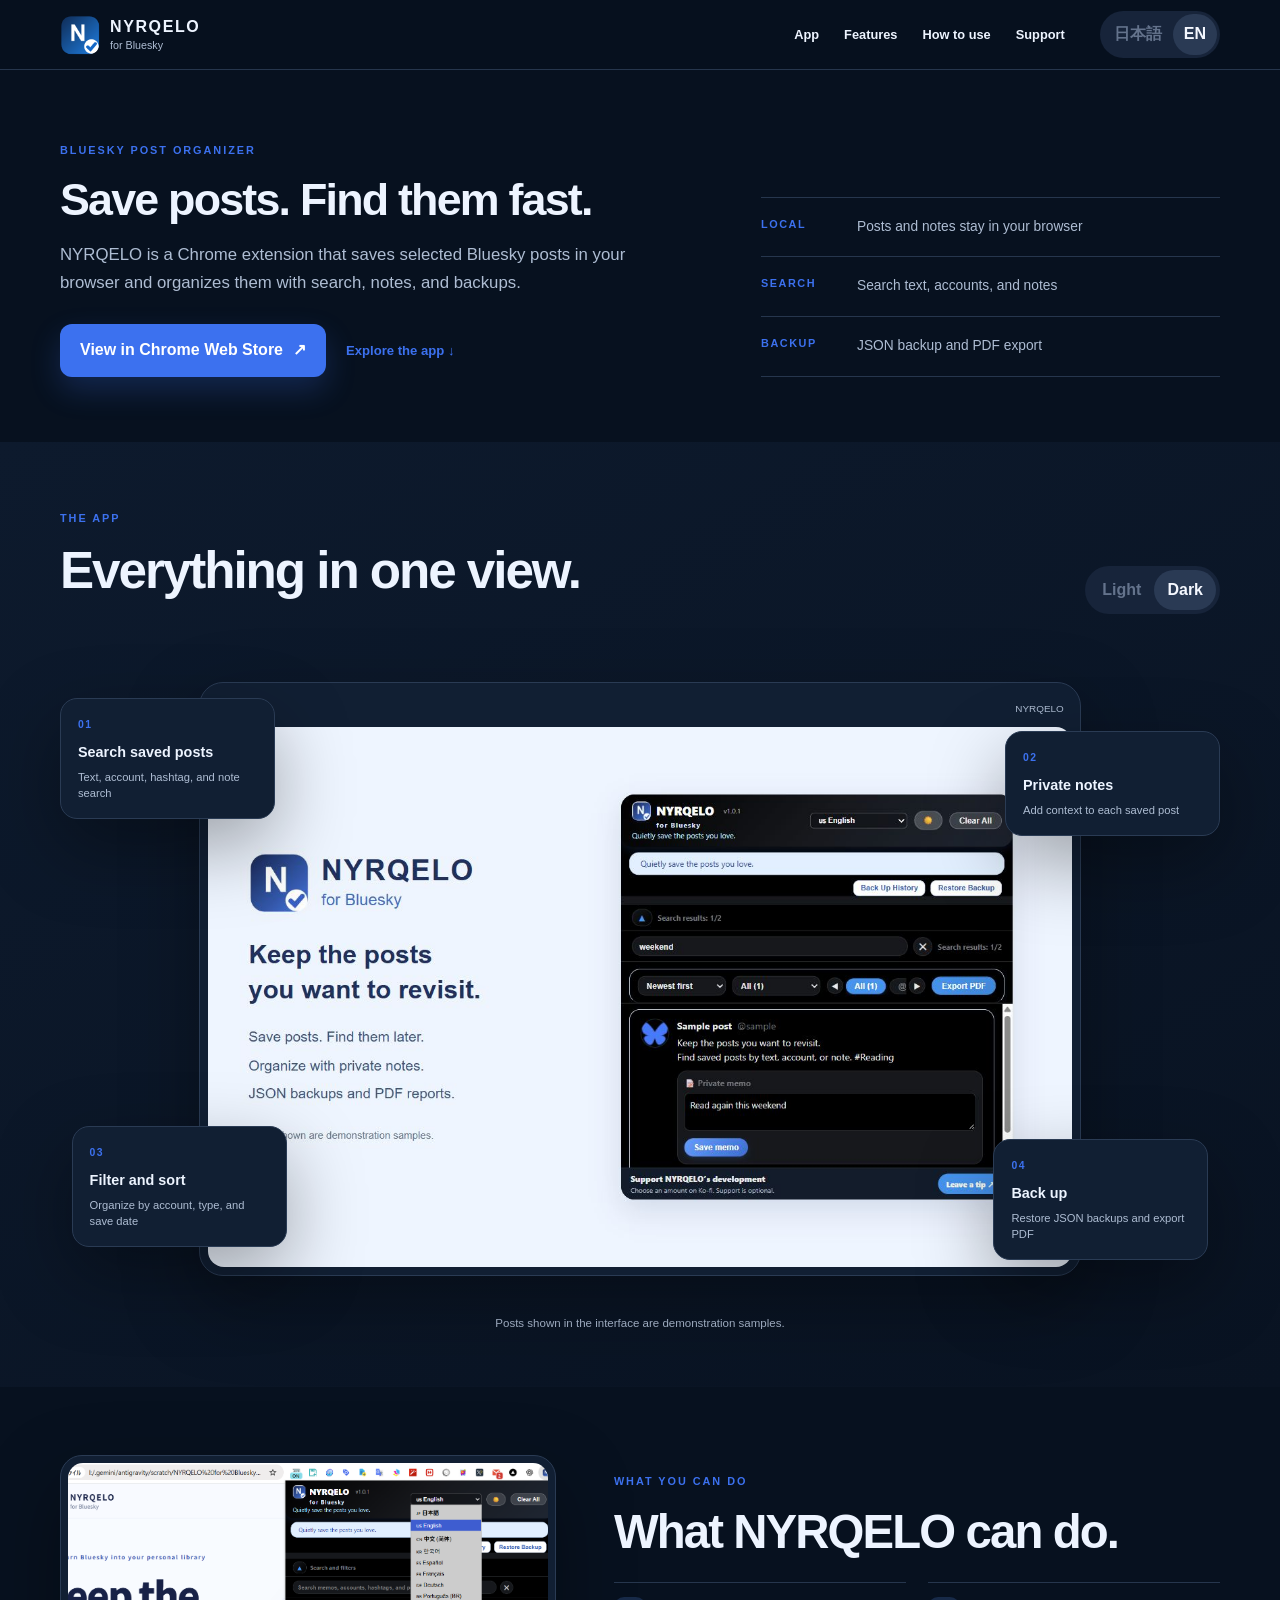
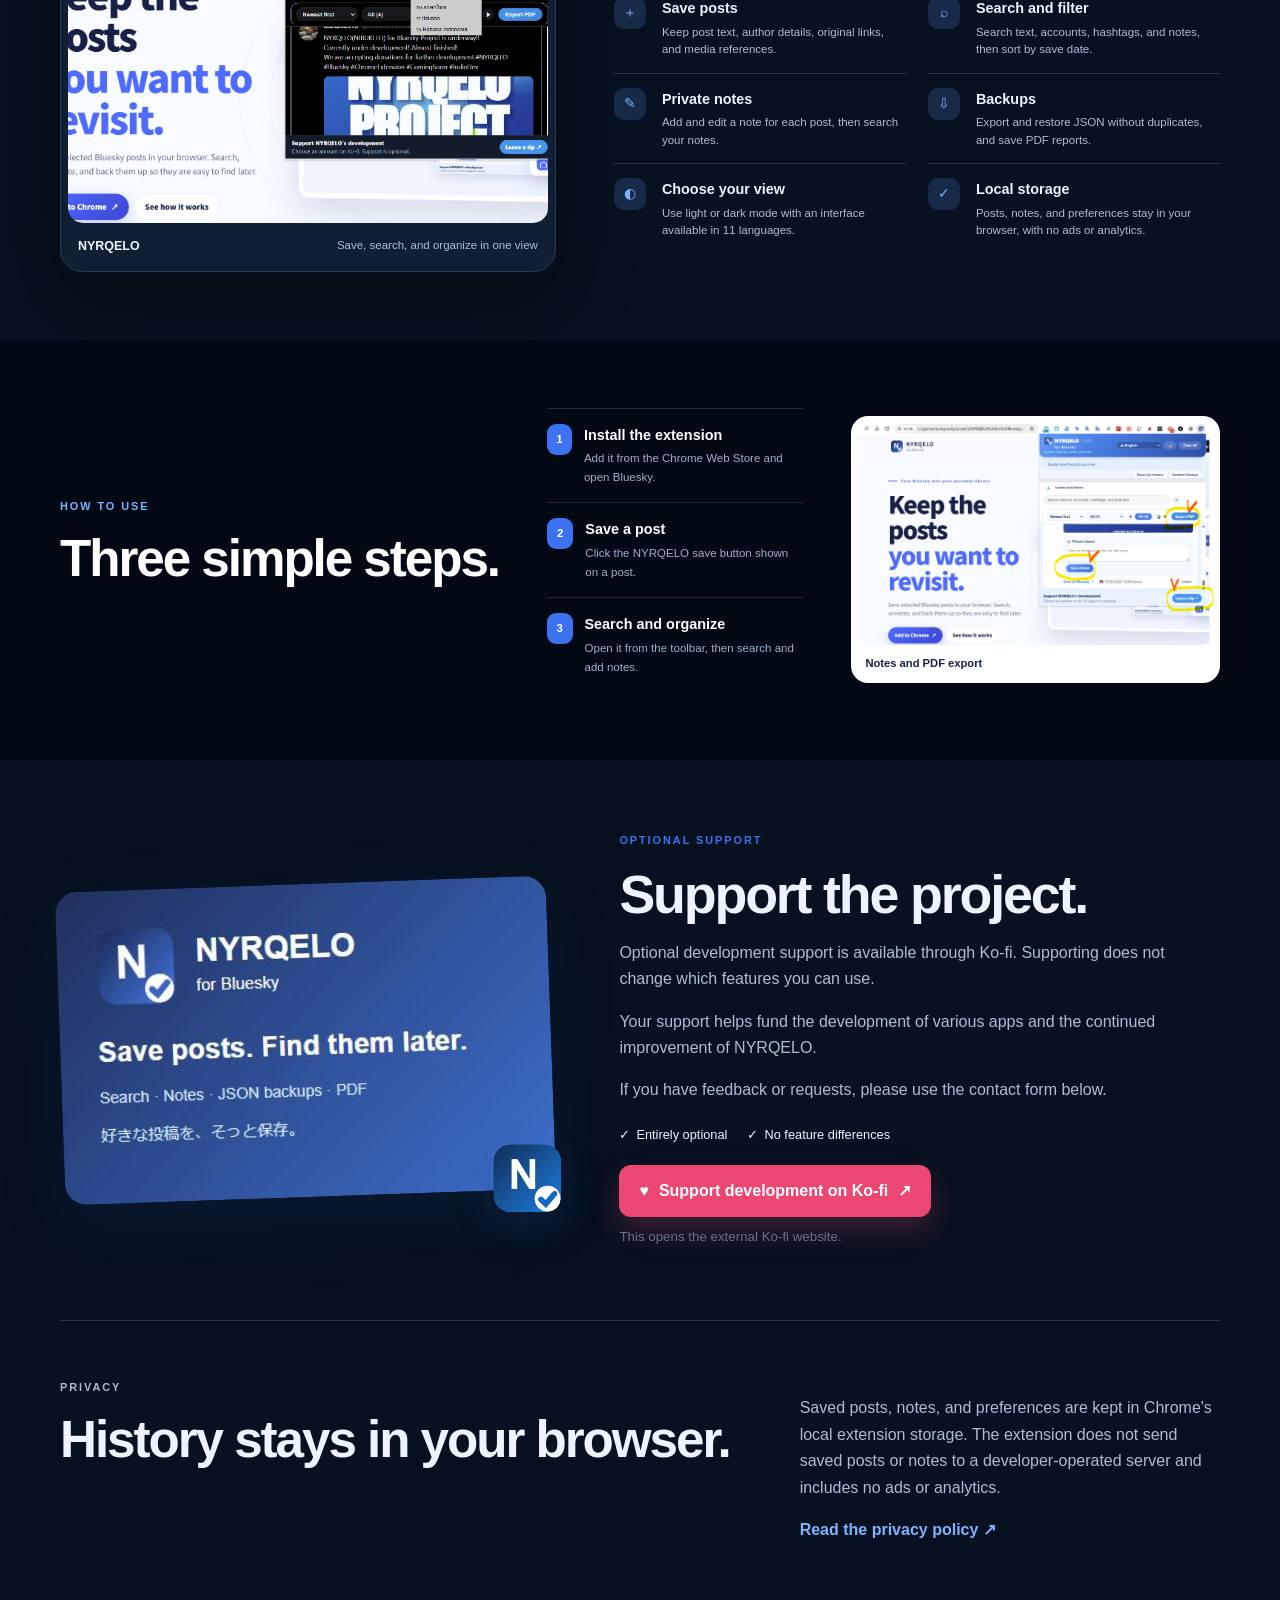
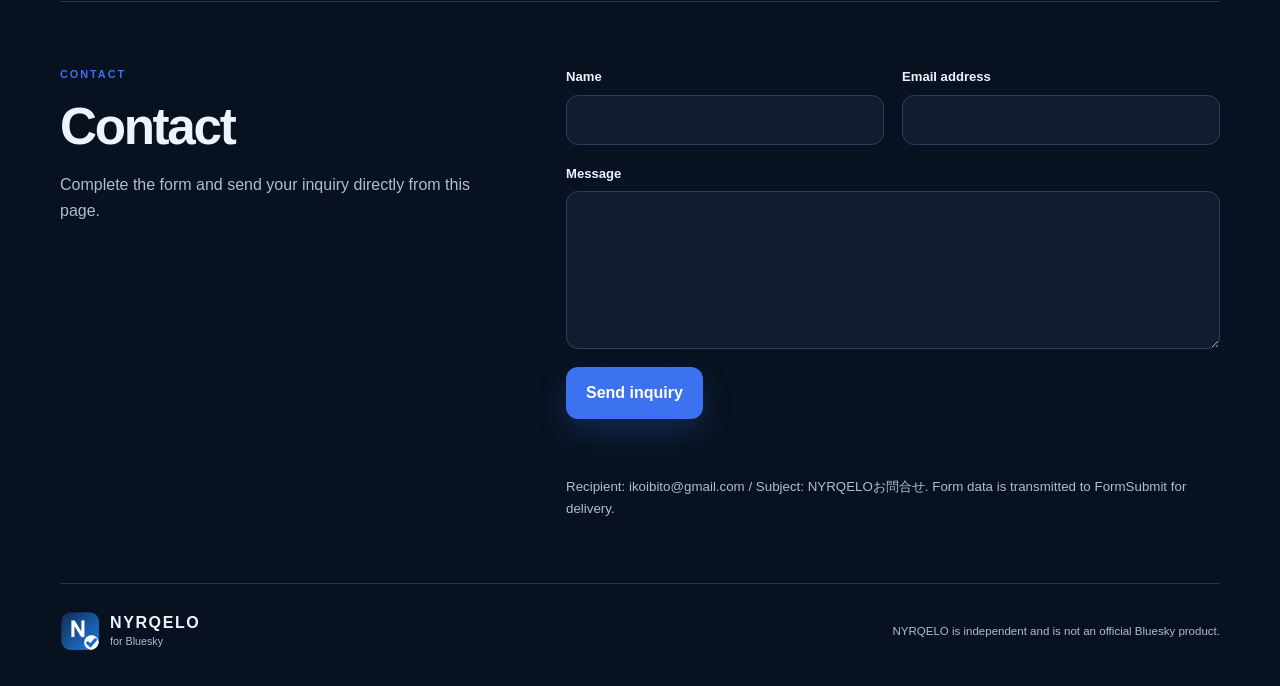
==== site/index.html @ 7dbf4f5b "NYRQELOランディングページのプレビュー版を追加" ====
<!doctype html>
<html lang="en" data-theme="dark">
<head>
  <meta charset="utf-8">
  <meta name="viewport" content="width=device-width,initial-scale=1">
  <meta name="description" content="NYRQELO for Bluesky — Blueskyの投稿を保存、検索、整理できるChrome拡張機能。">
  <title>NYRQELO for Bluesky｜好きな投稿を、そっと保存。</title>
  <link rel="icon" href="assets/icon128.png">
  <link rel="stylesheet" href="design-v3.css">
  <link rel="stylesheet" href="features-v1-1.css">
  <link rel="stylesheet" href="single-line-headings.css">
  <link rel="stylesheet" href="dark-theme.css?rev=20261004-1">
  <link rel="stylesheet" href="contact.css?rev=20261004-1">
</head>
<body>
  <header class="topbar">
    <a class="brand" href="#top" aria-label="NYRQELO for Bluesky ホーム">
      <img src="assets/icon128.png" alt="">
      <span><b>NYRQELO</b><small>for Bluesky</small></span>
    </a>
    <nav aria-label="メインナビゲーション">
      <a href="#app" data-ja="アプリ画面" data-en="App">アプリ画面</a>
      <a href="#features" data-ja="機能" data-en="Features">機能</a>
      <a href="#how" data-ja="使い方" data-en="How to use">使い方</a>
      <a href="#support" data-ja="開発支援" data-en="Support">開発支援</a>
    </nav>
    <div class="language" role="group" aria-label="Language">
      <button type="button" data-lang="ja" aria-pressed="false">日本語</button>
      <button class="active" type="button" data-lang="en" aria-pressed="true">EN</button>
    </div>
  </header>

  <main id="top">
    <section class="intro wrap">
      <div class="intro-copy">
        <p class="overline">BLUESKY POST ORGANIZER</p>
        <h1 data-ja="保存した投稿を、すぐ見つける。" data-en="Save posts. Find them fast.">保存した投稿を、すぐ見つける。</h1>
        <p data-ja="NYRQELOは、Blueskyの投稿をブラウザー内に保存し、検索・メモ・バックアップで整理できるChrome拡張機能です。" data-en="NYRQELO is a Chrome extension that saves selected Bluesky posts in your browser and organizes them with search, notes, and backups.">NYRQELOは、Blueskyの投稿をブラウザー内に保存し、検索・メモ・バックアップで整理できるChrome拡張機能です。</p>
        <div class="intro-actions">
          <a class="store-button" data-store-link href="https://chromewebstore.google.com/detail/inamkdcoefaflmniegmelinbdoelckhn?authuser=0&amp;hl=ja" target="_blank" rel="noopener noreferrer"><span data-ja="Chrome ウェブストアで見る" data-en="View in Chrome Web Store">Chrome ウェブストアで見る</span><i>↗</i></a>
          <a class="text-link" href="#app" data-ja="画面を見る ↓" data-en="Explore the app ↓">画面を見る ↓</a>
        </div>
      </div>
      <aside class="intro-summary">
        <div><b>LOCAL</b><span data-ja="投稿とメモをブラウザー内に保存" data-en="Posts and notes stay in your browser">投稿とメモをブラウザー内に保存</span></div>
        <div><b>SEARCH</b><span data-ja="本文・アカウント・メモを検索" data-en="Search text, accounts, and notes">本文・アカウント・メモを検索</span></div>
        <div><b>BACKUP</b><span data-ja="JSONバックアップとPDF保存" data-en="JSON backup and PDF export">JSONバックアップとPDF保存</span></div>
      </aside>
    </section>

    <section id="app" class="app-stage">
      <div class="stage-head wrap">
        <div><p class="overline">THE APP</p><h2 data-ja="必要な操作を、一画面で。" data-en="Everything in one view.">必要な操作を、一画面で。</h2></div>
        <div class="view-switch" role="group" aria-label="Theme preview">
          <button type="button" data-view="light" data-ja="ライト" data-en="Light" aria-pressed="false">ライト</button>
          <button class="active" type="button" data-view="dark" data-ja="ダーク" data-en="Dark" aria-pressed="true">ダーク</button>
        </div>
      </div>
      <div class="app-canvas wrap">
        <article class="callout callout-one"><span>01</span><b data-ja="投稿を横断検索" data-en="Search saved posts">投稿を横断検索</b><small data-ja="本文、アカウント、ハッシュタグ、メモに対応" data-en="Text, account, hashtag, and note search">本文、アカウント、ハッシュタグ、メモに対応</small></article>
        <article class="callout callout-two"><span>02</span><b data-ja="自分用メモ" data-en="Private notes">自分用メモ</b><small data-ja="投稿ごとに書き残して、あとから検索" data-en="Add context to each saved post">投稿ごとに書き残して、あとから検索</small></article>
        <div class="app-window">
          <div class="window-top"><span></span><span></span><span></span><small>NYRQELO</small></div>
          <img data-app-image src="assets/screenshot-en-dark.png" alt="NYRQELO dark view in English">
        </div>
        <article class="callout callout-three"><span>03</span><b data-ja="絞り込みと並び替え" data-en="Filter and sort">絞り込みと並び替え</b><small data-ja="アカウント、種類、保存日時で整理" data-en="Organize by account, type, and save date">アカウント、種類、保存日時で整理</small></article>
        <article class="callout callout-four"><span>04</span><b data-ja="バックアップ" data-en="Back up">バックアップ</b><small data-ja="JSONで保存・復元、印刷画面からPDF保存" data-en="Restore JSON backups and export PDF">JSONで保存・復元、印刷画面からPDF保存</small></article>
      </div>
      <p class="sample-note wrap" data-ja="画面内の投稿は説明用のサンプルです。" data-en="Posts shown in the interface are demonstration samples.">画面内の投稿は説明用のサンプルです。</p>
    </section>

    <section id="features" class="capabilities wrap">
      <div class="capability-visual">
        <img src="assets/002NYRQEQLO.png" alt="NYRQELOの保存履歴と言語選択画面">
        <div><b>NYRQELO</b><span data-ja="保存・検索・整理を一つの画面で" data-en="Save, search, and organize in one view">保存・検索・整理を一つの画面で</span></div>
      </div>
      <div class="capability-copy">
        <p class="overline">WHAT YOU CAN DO</p>
        <h2 data-ja="NYRQELOでできること。" data-en="What NYRQELO can do.">NYRQELOでできること。</h2>
        <div class="capability-grid">
          <article><i>＋</i><div><h3 data-ja="投稿を保存" data-en="Save posts">投稿を保存</h3><p data-ja="本文、投稿者情報、元投稿リンク、画像や動画の参照情報を保存。" data-en="Keep post text, author details, original links, and media references.">本文、投稿者情報、元投稿リンク、画像や動画の参照情報を保存。</p></div></article>
          <article><i>⌕</i><div><h3 data-ja="検索・絞り込み" data-en="Search and filter">検索・絞り込み</h3><p data-ja="本文、アカウント、ハッシュタグ、メモから検索。保存日時でも整理。" data-en="Search text, accounts, hashtags, and notes, then sort by save date.">本文、アカウント、ハッシュタグ、メモから検索。保存日時でも整理。</p></div></article>
          <article><i>✎</i><div><h3 data-ja="自分用メモ" data-en="Private notes">自分用メモ</h3><p data-ja="投稿ごとにメモを追加・編集し、メモの内容から再検索。" data-en="Add and edit a note for each post, then search your notes.">投稿ごとにメモを追加・編集し、メモの内容から再検索。</p></div></article>
          <article><i>⇩</i><div><h3 data-ja="バックアップ" data-en="Backups">バックアップ</h3><p data-ja="JSONで保存・復元。重複を除外し、印刷画面からPDF保存。" data-en="Export and restore JSON without duplicates, and save PDF reports.">JSONで保存・復元。重複を除外し、印刷画面からPDF保存。</p></div></article>
          <article><i>◐</i><div><h3 data-ja="表示を選択" data-en="Choose your view">表示を選択</h3><p data-ja="ライト／ダークテーマと、日本語・英語を含む11言語に対応。" data-en="Use light or dark mode with an interface available in 11 languages.">ライト／ダークテーマと、日本語・英語を含む11言語に対応。</p></div></article>
          <article><i>✓</i><div><h3 data-ja="ローカル保存" data-en="Local storage">ローカル保存</h3><p data-ja="投稿、メモ、設定をブラウザー内に保存。広告・アクセス解析なし。" data-en="Posts, notes, and preferences stay in your browser, with no ads or analytics.">投稿、メモ、設定をブラウザー内に保存。広告・アクセス解析なし。</p></div></article>
        </div>
      </div>
    </section>

    <section id="how" class="workflow">
      <div class="wrap workflow-grid">
        <div class="workflow-title"><p class="overline">HOW TO USE</p><h2 data-ja="使い方は3ステップ。" data-en="Three simple steps.">使い方は3ステップ。</h2></div>
        <ol>
          <li><b>1</b><span><strong data-ja="拡張機能を追加" data-en="Install the extension">拡張機能を追加</strong><small data-ja="Chrome ウェブストアから追加してBlueskyを開きます。" data-en="Add it from the Chrome Web Store and open Bluesky.">Chrome ウェブストアから追加してBlueskyを開きます。</small></span></li>
          <li><b>2</b><span><strong data-ja="投稿を保存" data-en="Save a post">投稿を保存</strong><small data-ja="投稿に表示されるNYRQELOの保存ボタンを押します。" data-en="Click the NYRQELO save button shown on a post.">投稿に表示されるNYRQELOの保存ボタンを押します。</small></span></li>
          <li><b>3</b><span><strong data-ja="検索・整理" data-en="Search and organize">検索・整理</strong><small data-ja="ツールバーから開いて、検索やメモで整理します。" data-en="Open it from the toolbar, then search and add notes.">ツールバーから開いて、検索やメモで整理します。</small></span></li>
        </ol>
        <div class="workflow-image"><img src="assets/003NYRQEQLO.png" alt="NYRQELOのメモ保存とPDF出力の操作説明画像"><span data-ja="メモ保存とPDF出力" data-en="Notes and PDF export">メモ保存とPDF出力</span></div>
      </div>
    </section>

    <section id="support" class="support wrap">
      <div class="support-image"><img src="assets/promo-bilingual.png" alt="NYRQELO for Bluesky プロモーション画像"><img src="assets/icon128.png" alt=""></div>
      <div class="support-copy">
        <p class="overline">OPTIONAL SUPPORT</p>
        <h2 data-ja="便利なら、開発を応援。" data-en="Support the project.">便利なら、開発を応援。</h2>
        <p data-ja="Ko-fiを通じた任意の開発支援を受け付けています。支援の有無によって、利用できる機能は変わりません。" data-en="Optional development support is available through Ko-fi. Supporting does not change which features you can use.">Ko-fiを通じた任意の開発支援を受け付けています。支援の有無によって、利用できる機能は変わりません。</p>
        <p data-ja="いただいたご支援は、さまざまなアプリの開発と、NYRQELOをさらに進化させるために活用します。" data-en="Your support helps fund the development of various apps and the continued improvement of NYRQELO.">いただいたご支援は、さまざまなアプリの開発と、NYRQELOをさらに進化させるために活用します。</p>
        <p class="support-feedback" data-ja="ご意見・ご要望があれば、下のお問い合わせフォームからお知らせください。" data-en="If you have feedback or requests, please use the contact form below.">ご意見・ご要望があれば、下のお問い合わせフォームからお知らせください。</p>
        <div class="support-facts"><span>✓ <i data-ja="支援は任意" data-en="Entirely optional">支援は任意</i></span><span>✓ <i data-ja="機能差なし" data-en="No feature differences">機能差なし</i></span></div>
        <a class="donate" href="https://ko-fi.com/ikoibito" target="_blank" rel="noopener noreferrer"><span>♥</span><b data-ja="Ko-fiで開発を応援する" data-en="Support development on Ko-fi">Ko-fiで開発を応援する</b><i>↗</i></a>
        <small data-ja="外部サイトKo-fiが開きます。" data-en="This opens the external Ko-fi website.">外部サイトKo-fiが開きます。</small>
      </div>
    </section>

    <section id="privacy" class="privacy wrap">
      <div><p class="overline">PRIVACY</p><h2 data-ja="履歴はブラウザー内に保存。" data-en="History stays in your browser.">履歴はブラウザー内に保存。</h2></div>
      <div><p data-ja="保存した投稿、メモ、設定はChromeの拡張機能用ローカルストレージに保存します。開発者サーバーへの投稿・メモ送信処理、広告、アクセス解析はありません。" data-en="Saved posts, notes, and preferences are kept in Chrome's local extension storage. The extension does not send saved posts or notes to a developer-operated server and includes no ads or analytics.">保存した投稿、メモ、設定はChromeの拡張機能用ローカルストレージに保存します。開発者サーバーへの投稿・メモ送信処理、広告、アクセス解析はありません。</p><a data-privacy-link href="https://blueway01.github.io/nyrqelo/#privacy" target="_blank" rel="noopener noreferrer" data-ja="プライバシーポリシーを読む ↗" data-en="Read the privacy policy ↗">プライバシーポリシーを読む ↗</a></div>
    </section>

    <section id="contact" class="contact wrap" aria-labelledby="contact-title">
      <div class="contact-heading">
        <p class="overline">CONTACT</p>
        <h2 id="contact-title" data-ja="お問い合わせ" data-en="Contact">お問い合わせ</h2>
        <p data-ja="必要事項を入力して、このページから直接送信できます。" data-en="Complete the form and send your inquiry directly from this page.">必要事項を入力して、このページから直接送信できます。</p>
      </div>
      <form class="contact-form" data-contact-form>
        <input class="contact-honey" type="text" name="_honey" tabindex="-1" autocomplete="off" aria-hidden="true">
        <label>
          <span data-ja="お名前" data-en="Name">お名前</span>
          <input type="text" name="name" autocomplete="name" required>
        </label>
        <label>
          <span data-ja="メールアドレス" data-en="Email address">メールアドレス</span>
          <input type="email" name="email" autocomplete="email" required>
        </label>
        <label class="contact-message">
          <span data-ja="お問い合わせ内容" data-en="Message">お問い合わせ内容</span>
          <textarea name="message" rows="6" required></textarea>
        </label>
        <button type="submit" data-ja="送信する" data-en="Send inquiry">送信する</button>
        <p class="contact-status" data-contact-status role="status" aria-live="polite"></p>
        <small data-ja="送信先：ikoibito@gmail.com／件名：NYRQELOお問合せ。入力内容は送信処理のためFormSubmitへ送信されます。" data-en="Recipient: ikoibito@gmail.com / Subject: NYRQELOお問合せ. Form data is transmitted to FormSubmit for delivery.">送信先：ikoibito@gmail.com／件名：NYRQELOお問合せ。入力内容は送信処理のためFormSubmitへ送信されます。</small>
      </form>
    </section>
  </main>

  <footer class="footer wrap">
    <a class="brand" href="#top"><img src="assets/icon128.png" alt=""><span><b>NYRQELO</b><small>for Bluesky</small></span></a>
    <p data-ja="Blueskyの公式製品ではありません。" data-en="NYRQELO is independent and is not an official Bluesky product.">Blueskyの公式製品ではありません。</p>
  </footer>

  <script src="design-v3.js?rev=20261004-1"></script>
</body>
</html>
---- site/design-v3.css ----
:root{--navy:#07152f;--ink:#12234a;--blue:#3c71ef;--soft:#f2f6fc;--line:#dbe5f3;--muted:#64738c;--pink:#ec4772}*{box-sizing:border-box}html{scroll-behavior:smooth}body{margin:0;color:var(--ink);background:#fff;font-family:Inter,"Noto Sans JP","Yu Gothic UI","Segoe UI",sans-serif;line-height:1.65}html[lang="ja"] body{line-break:strict}html[lang="ja"] h1,html[lang="ja"] h2,html[lang="ja"] h3,html[lang="ja"] p{word-break:auto-phrase}a{color:inherit;text-decoration:none}img{display:block;max-width:100%}button{font:inherit}.wrap{width:min(1160px,calc(100% - 40px));margin:auto}.topbar{position:sticky;top:0;z-index:20;height:70px;padding:0 max(20px,calc((100vw - 1160px)/2));display:flex;align-items:center;gap:35px;background:rgba(255,255,255,.92);backdrop-filter:blur(16px);border-bottom:1px solid var(--line)}.brand{display:flex;align-items:center;gap:10px;margin-right:auto}.brand img{width:40px;border-radius:12px}.brand span{display:flex;flex-direction:column;line-height:1}.brand b{letter-spacing:.1em}.brand small{margin-top:5px;color:var(--muted);font-size:.67rem}.topbar nav{display:flex;gap:25px;font-size:.8rem;font-weight:800}.topbar nav a:hover{color:var(--blue)}.language{display:flex;padding:3px;background:#edf3fc;border-radius:99px}.language button{padding:7px 11px;border:0;border-radius:99px;background:transparent;color:var(--muted);font-weight:850;cursor:pointer}.language button.active{color:var(--ink);background:#fff;box-shadow:0 2px 9px #ccd8e9}.overline{margin:0;color:var(--blue);font-size:.68rem;font-weight:900;letter-spacing:.18em}.intro{display:grid;grid-template-columns:1.15fr .85fr;gap:80px;align-items:end;padding-top:72px;padding-bottom:65px}.intro-copy h1,.stage-head h2,.workflow h2,.support h2,.privacy h2{margin:15px 0;line-height:1.1;letter-spacing:-.045em;text-wrap:balance}.intro-copy h1{font-size:clamp(3.2rem,5.6vw,5.8rem);max-width:780px}.intro-copy>p:not(.overline){max-width:700px;color:var(--muted);font-size:1.05rem}.intro-actions{display:flex;align-items:center;gap:20px;margin-top:28px}.store-button,.donate{display:inline-flex;align-items:center;justify-content:center;gap:10px;padding:13px 20px;border-radius:12px;color:#fff;background:var(--blue);font-weight:850;box-shadow:0 13px 30px rgba(60,113,239,.23)}.store-button i,.donate i{font-style:normal}.text-link{font-size:.82rem;font-weight:850;color:var(--blue)}.intro-summary{border-top:1px solid var(--line)}.intro-summary div{display:grid;grid-template-columns:82px 1fr;gap:14px;padding:18px 0;border-bottom:1px solid var(--line)}.intro-summary b{font-size:.68rem;letter-spacing:.14em;color:var(--blue)}.intro-summary span{font-size:.86rem;color:var(--muted)}.app-stage{padding:68px 0 54px;background:linear-gradient(150deg,#eef5ff,#f9fbfe)}.stage-head{display:flex;align-items:end;justify-content:space-between;margin-bottom:30px}.stage-head h2,.workflow h2,.privacy h2{font-size:clamp(2.4rem,4vw,4rem)}.view-switch{display:flex;padding:4px;background:#e2ebf7;border-radius:99px}.view-switch button{padding:7px 13px;border:0;border-radius:99px;background:transparent;color:var(--muted);font-weight:800;cursor:pointer}.view-switch button.active{color:var(--ink);background:#fff;box-shadow:0 3px 12px #cbd8e9}.app-canvas{position:relative;min-height:670px;display:grid;place-items:center}.app-window{position:relative;z-index:2;width:76%;padding:8px;background:#fff;border:1px solid var(--line);border-radius:24px;box-shadow:0 30px 80px rgba(24,70,137,.2)}.window-top{height:36px;display:flex;align-items:center;gap:6px;padding:0 8px}.window-top span{width:7px;height:7px;border-radius:50%;background:#d7dfe9}.window-top span:first-child{background:#ff7474}.window-top span:nth-child(2){background:#ffc95d}.window-top span:nth-child(3){background:#65d499}.window-top small{margin-left:auto;color:#8390a4;font-size:.62rem}.app-window img{border-radius:16px}.callout{position:absolute;z-index:3;width:215px;padding:17px;background:rgba(255,255,255,.96);border:1px solid var(--line);border-radius:17px;box-shadow:0 16px 38px rgba(24,70,137,.12)}.callout span{display:block;margin-bottom:8px;color:var(--blue);font-size:.65rem;font-weight:900;letter-spacing:.14em}.callout b,.callout small{display:block}.callout b{font-size:.9rem}.callout small{margin-top:4px;color:var(--muted);font-size:.7rem;line-height:1.45}.callout-one{left:0;top:8%}.callout-two{right:0;top:13%}.callout-three{left:1%;bottom:10%}.callout-four{right:1%;bottom:8%}.sample-note{text-align:center;color:var(--muted);font-size:.72rem}.feature-strip{display:grid;grid-template-columns:repeat(3,1fr);gap:0;padding-top:54px;padding-bottom:54px}.feature-strip article{display:grid;grid-template-columns:50px 1fr;gap:14px;padding:10px 30px;border-right:1px solid var(--line)}.feature-strip article:first-child{padding-left:0}.feature-strip article:last-child{border-right:0;padding-right:0}.feature-strip i{display:grid;place-items:center;width:42px;height:42px;border-radius:13px;color:var(--blue);background:#eaf1ff;font-style:normal;font-size:1.2rem}.feature-strip h3{margin:0 0 5px;font-size:1rem}.feature-strip p{margin:0;color:var(--muted);font-size:.78rem}.workflow{padding:68px 0;background:var(--navy);color:#fff}.workflow-grid{display:grid;grid-template-columns:.65fr .8fr 1.15fr;align-items:center;gap:48px}.workflow .overline{color:#71b8ff}.workflow ol{margin:0;padding:0;list-style:none}.workflow li{display:flex;gap:12px;padding:15px 0;border-top:1px solid rgba(255,255,255,.13)}.workflow li>b{display:grid;place-items:center;width:31px;height:31px;border-radius:9px;background:var(--blue);font-size:.72rem}.workflow li span{display:flex;flex-direction:column}.workflow strong{font-size:.9rem}.workflow small{margin-top:2px;color:#9eb0cb;font-size:.72rem}.workflow-image{padding:6px;background:#fff;border-radius:17px}.workflow-image img{width:100%;aspect-ratio:16/10;object-fit:cover;object-position:top;border-radius:12px}.workflow-image span{display:block;padding:9px 8px 5px;color:var(--ink);font-size:.7rem;font-weight:800}.support{display:grid;grid-template-columns:.9fr 1.1fr;align-items:center;gap:68px;padding-top:72px;padding-bottom:72px}.support-image{position:relative}.support-image>img:first-child{width:100%;border-radius:22px;box-shadow:0 25px 65px rgba(18,62,124,.17);transform:rotate(-2deg)}.support-image>img:last-child{position:absolute;width:72px;right:-12px;bottom:-18px;border-radius:20px;box-shadow:0 15px 35px rgba(18,62,124,.25)}.support h2{font-size:clamp(2.5rem,4.2vw,4.3rem)}.support-copy>p:not(.overline){color:var(--muted)}.support-facts{display:flex;gap:20px;margin:20px 0;color:var(--ink);font-size:.8rem}.support-facts span{display:flex;gap:6px}.support-facts i{font-style:normal}.donate{background:var(--pink);box-shadow:0 13px 30px rgba(236,71,114,.24)}.support-copy>small{display:block;margin-top:9px;color:var(--muted)}.privacy{display:grid;grid-template-columns:.8fr 1.2fr;gap:70px;padding-top:58px;padding-bottom:58px;border-top:1px solid var(--line)}.privacy p{color:var(--muted)}.privacy a{color:var(--blue);font-weight:850}.footer{display:flex;align-items:center;gap:25px;padding:26px 0 34px;border-top:1px solid var(--line)}.footer p{margin-left:auto;color:var(--muted);font-size:.72rem}.footer>a:last-child{font-size:.78rem;font-weight:800}@media(max-width:960px){.topbar nav{display:none}.intro{grid-template-columns:1fr;gap:35px}.intro-summary{display:grid;grid-template-columns:repeat(3,1fr)}.intro-summary div{display:flex;flex-direction:column}.app-canvas{min-height:auto;padding:0 0 180px}.app-window{width:100%}.callout{width:calc(50% - 10px)}.callout-one,.callout-three{left:0}.callout-two,.callout-four{right:0}.callout-one,.callout-two{top:auto;bottom:88px}.callout-three,.callout-four{bottom:0}.workflow-grid{grid-template-columns:1fr 1fr}.workflow-image{grid-column:1/-1}.support{grid-template-columns:1fr;gap:38px}.support-image{max-width:620px;margin:auto}.privacy{grid-template-columns:1fr;gap:20px}}@media(max-width:620px){.wrap{width:min(100% - 24px,1160px)}.topbar{height:64px;padding:0 12px}.brand img{width:35px}.intro{padding-top:42px;padding-bottom:48px}.intro-copy h1{font-size:2.8rem}.intro-actions{align-items:stretch;flex-direction:column}.store-button{width:100%}.intro-summary{grid-template-columns:1fr}.intro-summary div{display:grid}.stage-head{align-items:flex-start;flex-direction:column;gap:16px}.stage-head h2,.workflow h2,.privacy h2{font-size:2.25rem}.app-canvas{padding-bottom:342px}.callout{width:100%;position:absolute}.callout-one{bottom:258px}.callout-two{bottom:172px}.callout-three{bottom:86px}.callout-four{bottom:0}.feature-strip{grid-template-columns:1fr}.feature-strip article,.feature-strip article:first-child,.feature-strip article:last-child{padding:17px 0;border-right:0;border-bottom:1px solid var(--line)}.workflow-grid{grid-template-columns:1fr;gap:30px}.workflow-image{grid-column:auto}.support{padding-top:55px;padding-bottom:55px}.support h2{font-size:2.45rem}.support-facts{flex-direction:column;gap:5px}.donate{width:100%}.privacy{padding-top:50px;padding-bottom:50px}.footer{align-items:flex-start;flex-wrap:wrap}.footer .brand{width:100%}.footer p{width:100%;margin:0;order:3}}
---- site/features-v1-1.css ----
.feature-strip { display: none; }
.capabilities { display: grid; grid-template-columns: .9fr 1.1fr; gap: 58px; align-items: center; padding-top: 68px; padding-bottom: 68px; }
.capability-visual { padding: 7px; background: #fff; border: 1px solid var(--line); border-radius: 22px; box-shadow: 0 24px 65px rgba(23,67,131,.14); }
.capability-visual img { width: 100%; aspect-ratio: 4 / 3; object-fit: cover; object-position: top; border-radius: 15px; }
.capability-visual > div { display: flex; justify-content: space-between; gap: 15px; padding: 13px 10px 7px; }
.capability-visual b { font-size: .78rem; }
.capability-visual span { color: var(--muted); font-size: .72rem; text-align: right; }
.capability-copy > h2 { margin: 14px 0 24px; font-size: clamp(2.3rem,3.7vw,3.7rem); line-height: 1.12; letter-spacing: -.04em; }
.capability-grid { display: grid; grid-template-columns: 1fr 1fr; gap: 0 22px; }
.capability-grid article { display: grid; grid-template-columns: 38px 1fr; gap: 10px; padding: 14px 0; border-top: 1px solid var(--line); }
.capability-grid i { display: grid; place-items: center; width: 32px; height: 32px; border-radius: 10px; color: var(--blue); background: #eaf1ff; font-style: normal; font-size: .9rem; }
.capability-grid h3 { margin: 0 0 3px; font-size: .9rem; }
.capability-grid p { margin: 0; color: var(--muted); font-size: .72rem; line-height: 1.5; }
@media (max-width: 960px) { .capabilities { grid-template-columns: 1fr; gap: 36px; } .capability-visual { max-width: 700px; margin: auto; } }
@media (max-width: 620px) { .capabilities { padding-top: 52px; padding-bottom: 52px; } .capability-grid { grid-template-columns: 1fr; } .capability-visual > div { align-items: flex-start; flex-direction: column; } .capability-visual span { text-align: left; } }
---- site/single-line-headings.css ----
.intro-copy h1,
.stage-head h2,
.capability-copy > h2,
.workflow-title h2,
.support-copy h2,
.privacy h2 {
  white-space: nowrap;
  text-wrap: nowrap;
  letter-spacing: -.04em;
}

.intro-copy h1 { font-size: clamp(2.4rem, 3.5vw, 3.45rem); }

@media (max-width: 960px) {
  .intro-copy h1 { font-size: clamp(2.1rem, 5.3vw, 3.2rem); }
  .stage-head h2,
  .capability-copy > h2,
  .workflow-title h2,
  .support-copy h2,
  .privacy h2 { font-size: clamp(2rem, 5vw, 3.3rem); }
}

@media (max-width: 620px) {
  .intro-copy h1 { font-size: clamp(1.45rem, 6.5vw, 2rem); }
  .stage-head h2,
  .capability-copy > h2,
  .workflow-title h2,
  .support-copy h2,
  .privacy h2 { font-size: clamp(1.45rem, 6.5vw, 2rem); }
}
---- site/dark-theme.css ----
html { color-scheme: light; }
html[data-theme="dark"] { color-scheme: dark; }

html[data-theme="dark"] body {
  color: #edf4ff;
  background: #07111f;
}

html[data-theme="dark"] .topbar {
  background: rgba(7, 17, 31, .92);
  border-color: #26364d;
}

html[data-theme="dark"] .brand small,
html[data-theme="dark"] .intro-copy > p:not(.overline),
html[data-theme="dark"] .intro-summary span,
html[data-theme="dark"] .capability-visual span,
html[data-theme="dark"] .capability-grid p,
html[data-theme="dark"] .support-copy > p:not(.overline),
html[data-theme="dark"] .privacy p,
html[data-theme="dark"] .footer p,
html[data-theme="dark"] .sample-note {
  color: #aebdd3;
}

html[data-theme="dark"] .language,
html[data-theme="dark"] .view-switch {
  background: #17243a;
}

html[data-theme="dark"] .language button.active,
html[data-theme="dark"] .view-switch button.active {
  color: #f5f8ff;
  background: #2a3a54;
  box-shadow: none;
}

html[data-theme="dark"] .intro-summary,
html[data-theme="dark"] .intro-summary div,
html[data-theme="dark"] .capability-grid article,
html[data-theme="dark"] .privacy,
html[data-theme="dark"] .footer {
  border-color: #26364d;
}

html[data-theme="dark"] .app-stage {
  background: linear-gradient(150deg, #0d1a2d, #091322);
}

html[data-theme="dark"] .app-window,
html[data-theme="dark"] .callout,
html[data-theme="dark"] .capability-visual {
  color: #edf4ff;
  background: #111f33;
  border-color: #2a3b54;
  box-shadow: 0 28px 75px rgba(0, 0, 0, .34);
}

html[data-theme="dark"] .callout small {
  color: #aebdd3;
}

html[data-theme="dark"] .capability-grid i {
  color: #83b3ff;
  background: #172a48;
}

html[data-theme="dark"] .support {
  border-color: #26364d;
}

html[data-theme="dark"] .support-facts {
  color: #edf4ff;
}

html[data-theme="dark"] .privacy a {
  color: #82b1ff;
}

html[data-theme="dark"] .workflow {
  background: #020914;
}

html[data-theme="dark"] .window-top small {
  color: #aebdd3;
}

html[data-theme="dark"] .capability-visual > div {
  color: #edf4ff;
}
---- site/contact.css ----
.contact {
  display: grid;
  grid-template-columns: .8fr 1.2fr;
  gap: 70px;
  padding-top: 64px;
  padding-bottom: 64px;
  border-top: 1px solid var(--line);
}

.contact-heading h2 {
  margin: 15px 0;
  font-size: clamp(2.4rem, 4vw, 4rem);
  line-height: 1.1;
  letter-spacing: -.045em;
}

.contact-heading > p:not(.overline),
.contact-form small {
  color: var(--muted);
}

.contact-form {
  display: grid;
  grid-template-columns: 1fr 1fr;
  gap: 18px;
}

.contact-form label {
  display: grid;
  gap: 7px;
  color: var(--ink);
  font-size: .82rem;
  font-weight: 800;
}

.contact-form input,
.contact-form textarea {
  width: 100%;
  padding: 13px 14px;
  border: 1px solid var(--line);
  border-radius: 12px;
  color: var(--ink);
  background: #fff;
  font: inherit;
}

.contact-form input:focus,
.contact-form textarea:focus {
  outline: 3px solid rgba(60, 113, 239, .18);
  border-color: var(--blue);
}

.contact-message,
.contact-form button,
.contact-status,
.contact-form small {
  grid-column: 1 / -1;
}

.contact-form textarea {
  resize: vertical;
  min-height: 150px;
}

.contact-form button {
  justify-self: start;
  padding: 13px 20px;
  border: 0;
  border-radius: 12px;
  color: #fff;
  background: var(--blue);
  font: inherit;
  font-weight: 850;
  cursor: pointer;
  box-shadow: 0 13px 30px rgba(60, 113, 239, .23);
}

.contact-form button:disabled {
  cursor: wait;
  opacity: .65;
}

.contact-honey {
  position: absolute;
  width: 1px;
  height: 1px;
  overflow: hidden;
  clip-path: inset(50%);
}

.contact-status {
  min-height: 1.6em;
  margin: 0;
  color: var(--muted);
  font-size: .82rem;
  font-weight: 800;
}

.contact-status.success {
  color: #167846;
}

.contact-status.error {
  color: #c9364f;
}

.contact-form small {
  line-height: 1.6;
}

html[data-theme="dark"] .contact {
  border-color: #26364d;
}

html[data-theme="dark"] .contact-heading > p:not(.overline),
html[data-theme="dark"] .contact-form small {
  color: #aebdd3;
}

html[data-theme="dark"] .contact-form label {
  color: #edf4ff;
}

html[data-theme="dark"] .contact-form input,
html[data-theme="dark"] .contact-form textarea {
  color: #edf4ff;
  background: #101d31;
  border-color: #2c405d;
}

html[data-theme="dark"] .contact-status.success {
  color: #65d69b;
}

html[data-theme="dark"] .contact-status.error {
  color: #ff8da0;
}

@media (max-width: 960px) {
  .contact {
    grid-template-columns: 1fr;
    gap: 28px;
  }
}

@media (max-width: 620px) {
  .contact {
    padding-top: 50px;
    padding-bottom: 50px;
  }

  .contact-heading h2 {
    font-size: 2.25rem;
  }

  .contact-form {
    grid-template-columns: 1fr;
  }

  .contact-form button {
    width: 100%;
  }
}
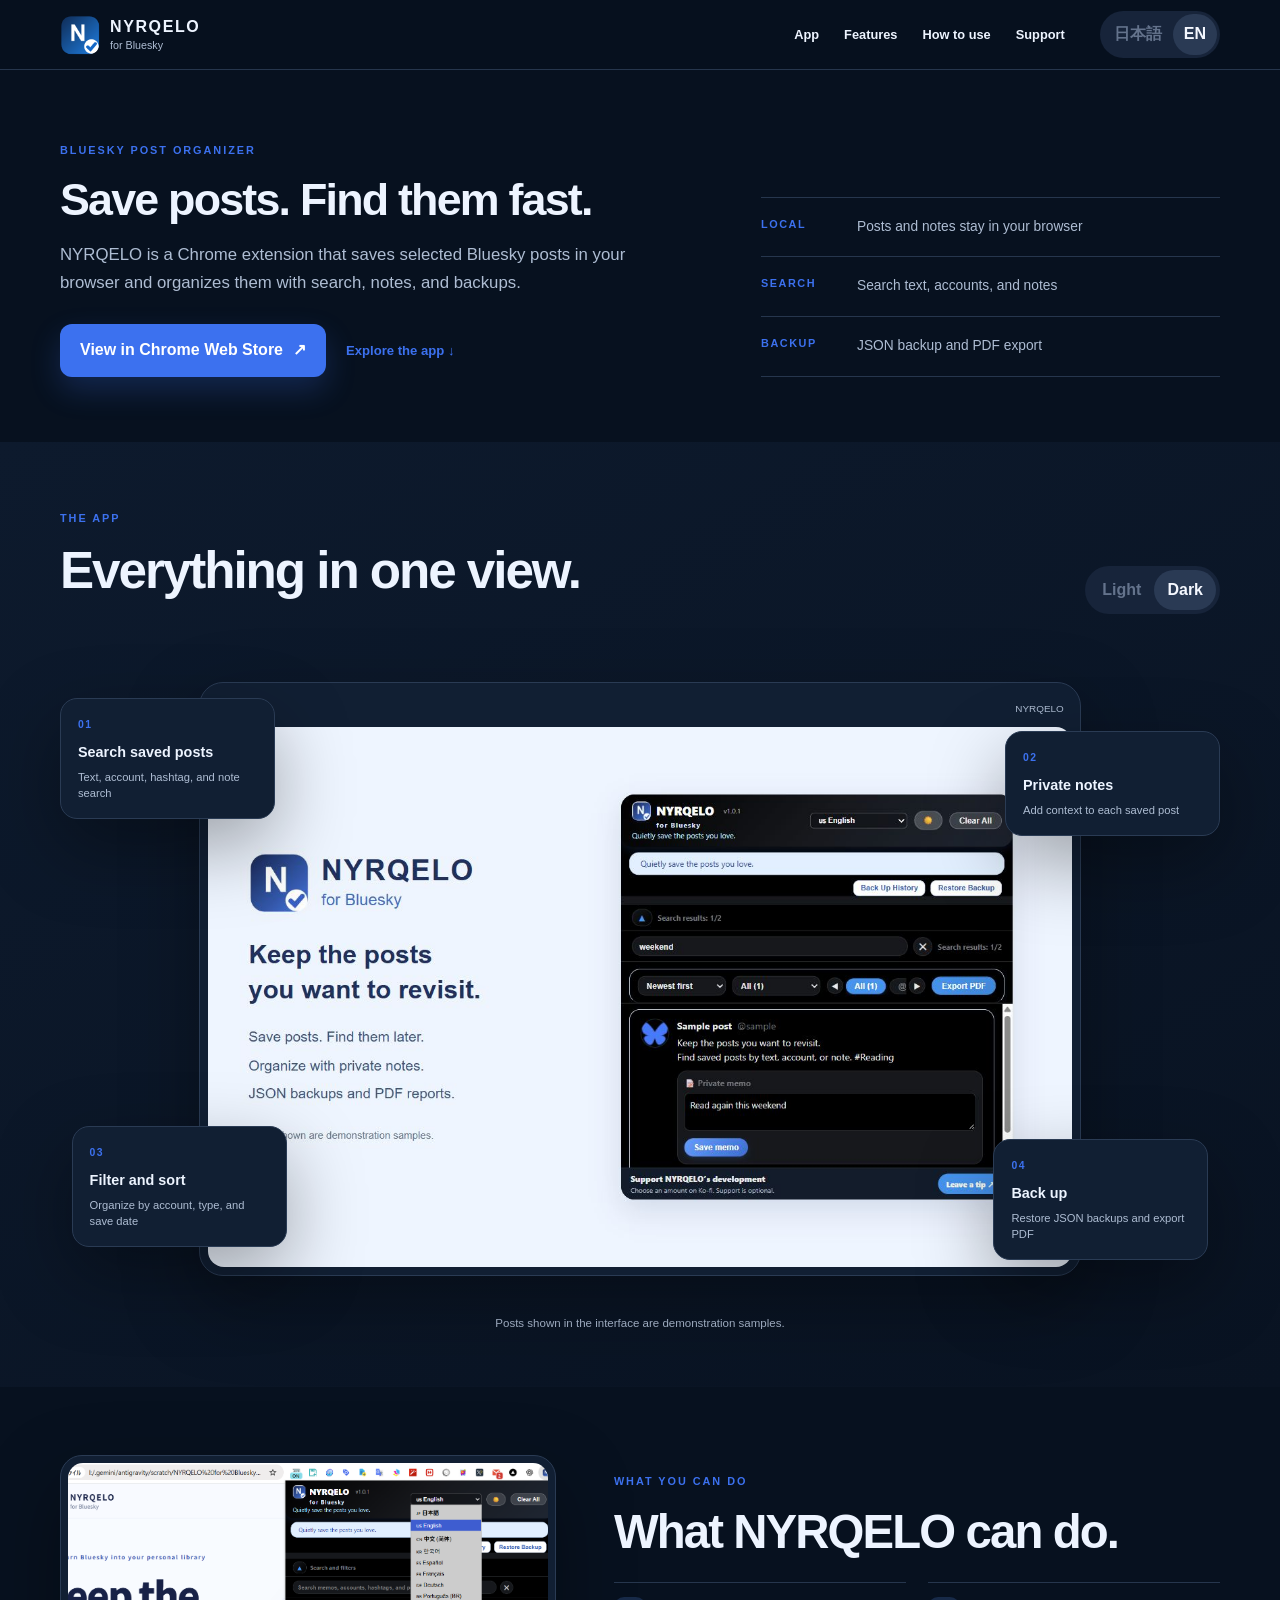
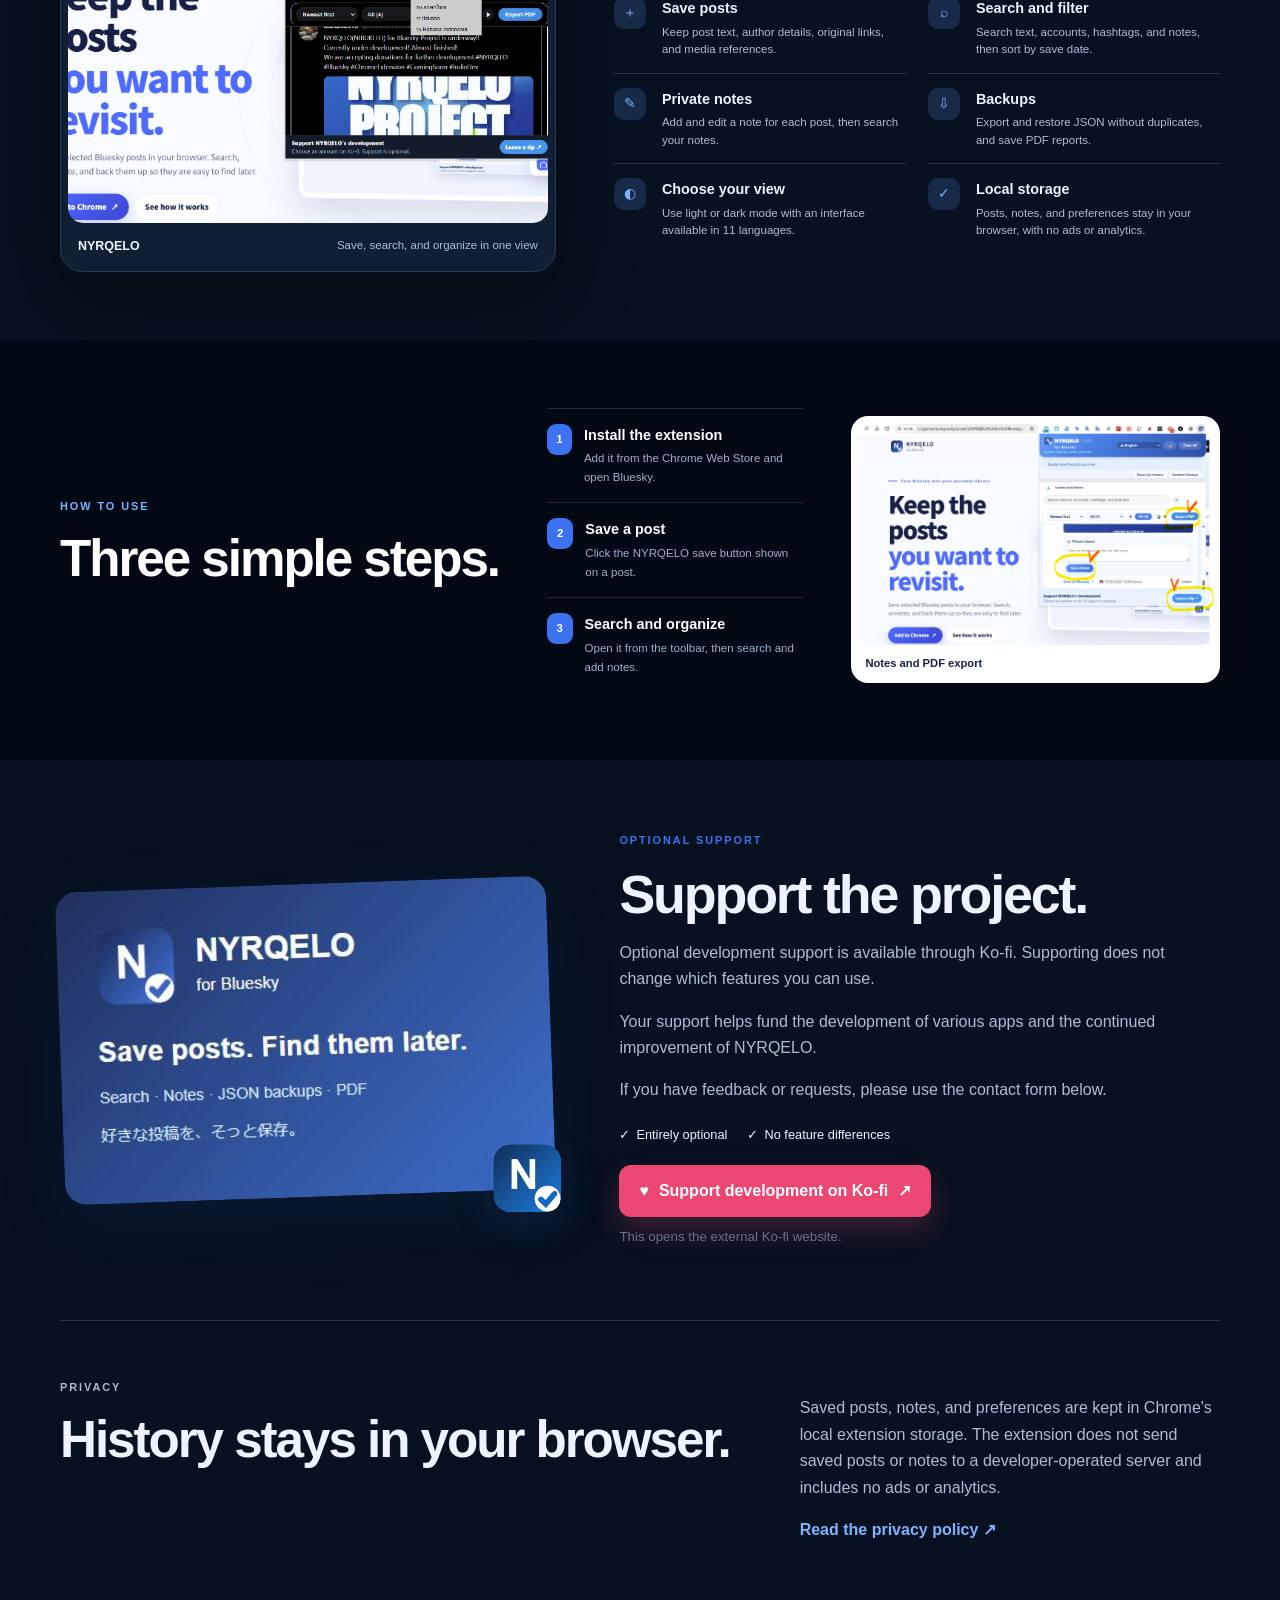
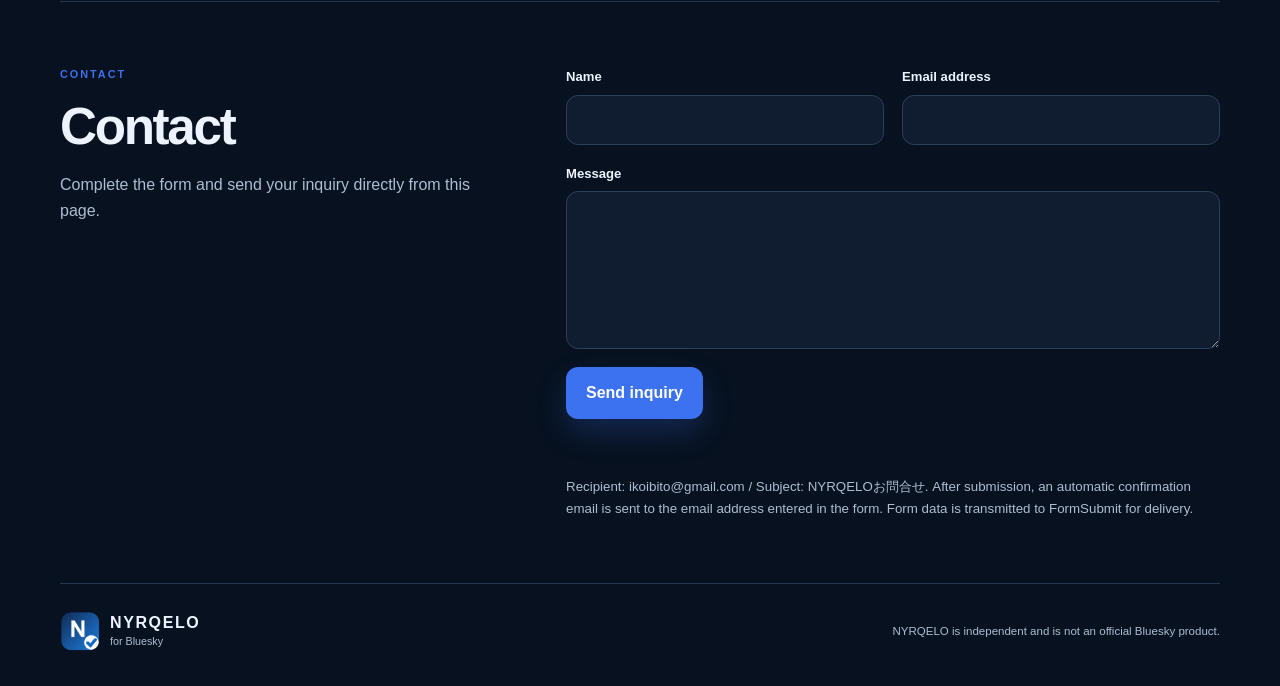
==== commit 4a35f41b: "問い合わせの自動返信と送信先を修正" ====
--- a/site/index.html
+++ b/site/index.html
@@ -125,7 +125,11 @@
         <h2 id="contact-title" data-ja="お問い合わせ" data-en="Contact">お問い合わせ</h2>
         <p data-ja="必要事項を入力して、このページから直接送信できます。" data-en="Complete the form and send your inquiry directly from this page.">必要事項を入力して、このページから直接送信できます。</p>
       </div>
-      <form class="contact-form" data-contact-form>
+      <form class="contact-form" data-contact-form action="https://formsubmit.co/ikoibito@gmail.com" method="POST">
+        <input type="hidden" name="_subject" value="NYRQELOお問合せ">
+        <input type="hidden" name="_template" value="table">
+        <input type="hidden" name="_next" value="https://nyrqelo.vercel.app/?sent=1#contact">
+        <input type="hidden" name="_autoresponse" data-autoresponse value="Thank you for contacting NYRQELO for Bluesky. Your inquiry has been received. We will review your message and reply to you separately.">
         <input class="contact-honey" type="text" name="_honey" tabindex="-1" autocomplete="off" aria-hidden="true">
         <label>
           <span data-ja="お名前" data-en="Name">お名前</span>
@@ -141,7 +145,7 @@
         </label>
         <button type="submit" data-ja="送信する" data-en="Send inquiry">送信する</button>
         <p class="contact-status" data-contact-status role="status" aria-live="polite"></p>
-        <small data-ja="送信先：ikoibito@gmail.com／件名：NYRQELOお問合せ。入力内容は送信処理のためFormSubmitへ送信されます。" data-en="Recipient: ikoibito@gmail.com / Subject: NYRQELOお問合せ. Form data is transmitted to FormSubmit for delivery.">送信先：ikoibito@gmail.com／件名：NYRQELOお問合せ。入力内容は送信処理のためFormSubmitへ送信されます。</small>
+        <small data-ja="送信先：ikoibito@gmail.com／件名：NYRQELOお問合せ。送信後、フォームに入力したメールアドレスへ受付完了メールを自動返信します。入力内容は送信処理のためFormSubmitへ送信されます。" data-en="Recipient: ikoibito@gmail.com / Subject: NYRQELOお問合せ. After submission, an automatic confirmation email is sent to the email address entered in the form. Form data is transmitted to FormSubmit for delivery.">送信先：ikoibito@gmail.com／件名：NYRQELOお問合せ。送信後、フォームに入力したメールアドレスへ受付完了メールを自動返信します。入力内容は送信処理のためFormSubmitへ送信されます。</small>
       </form>
     </section>
   </main>
